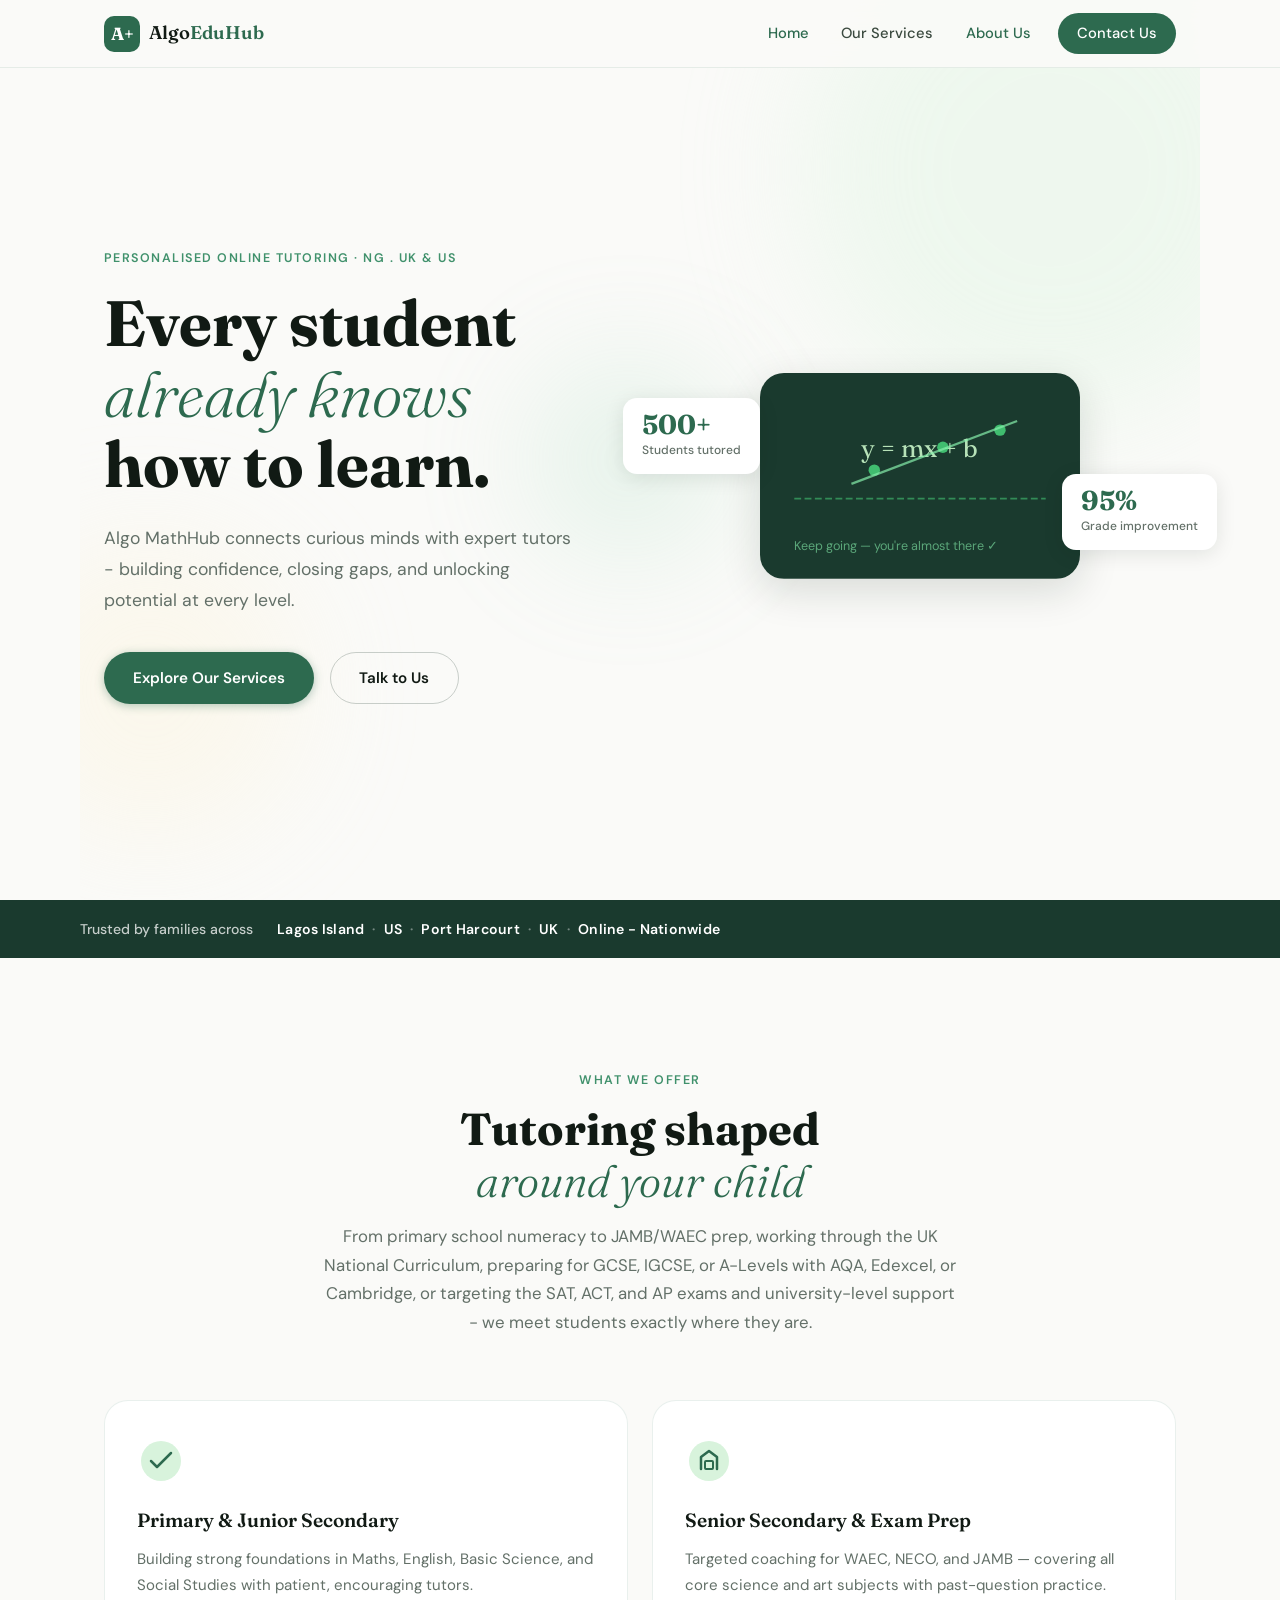
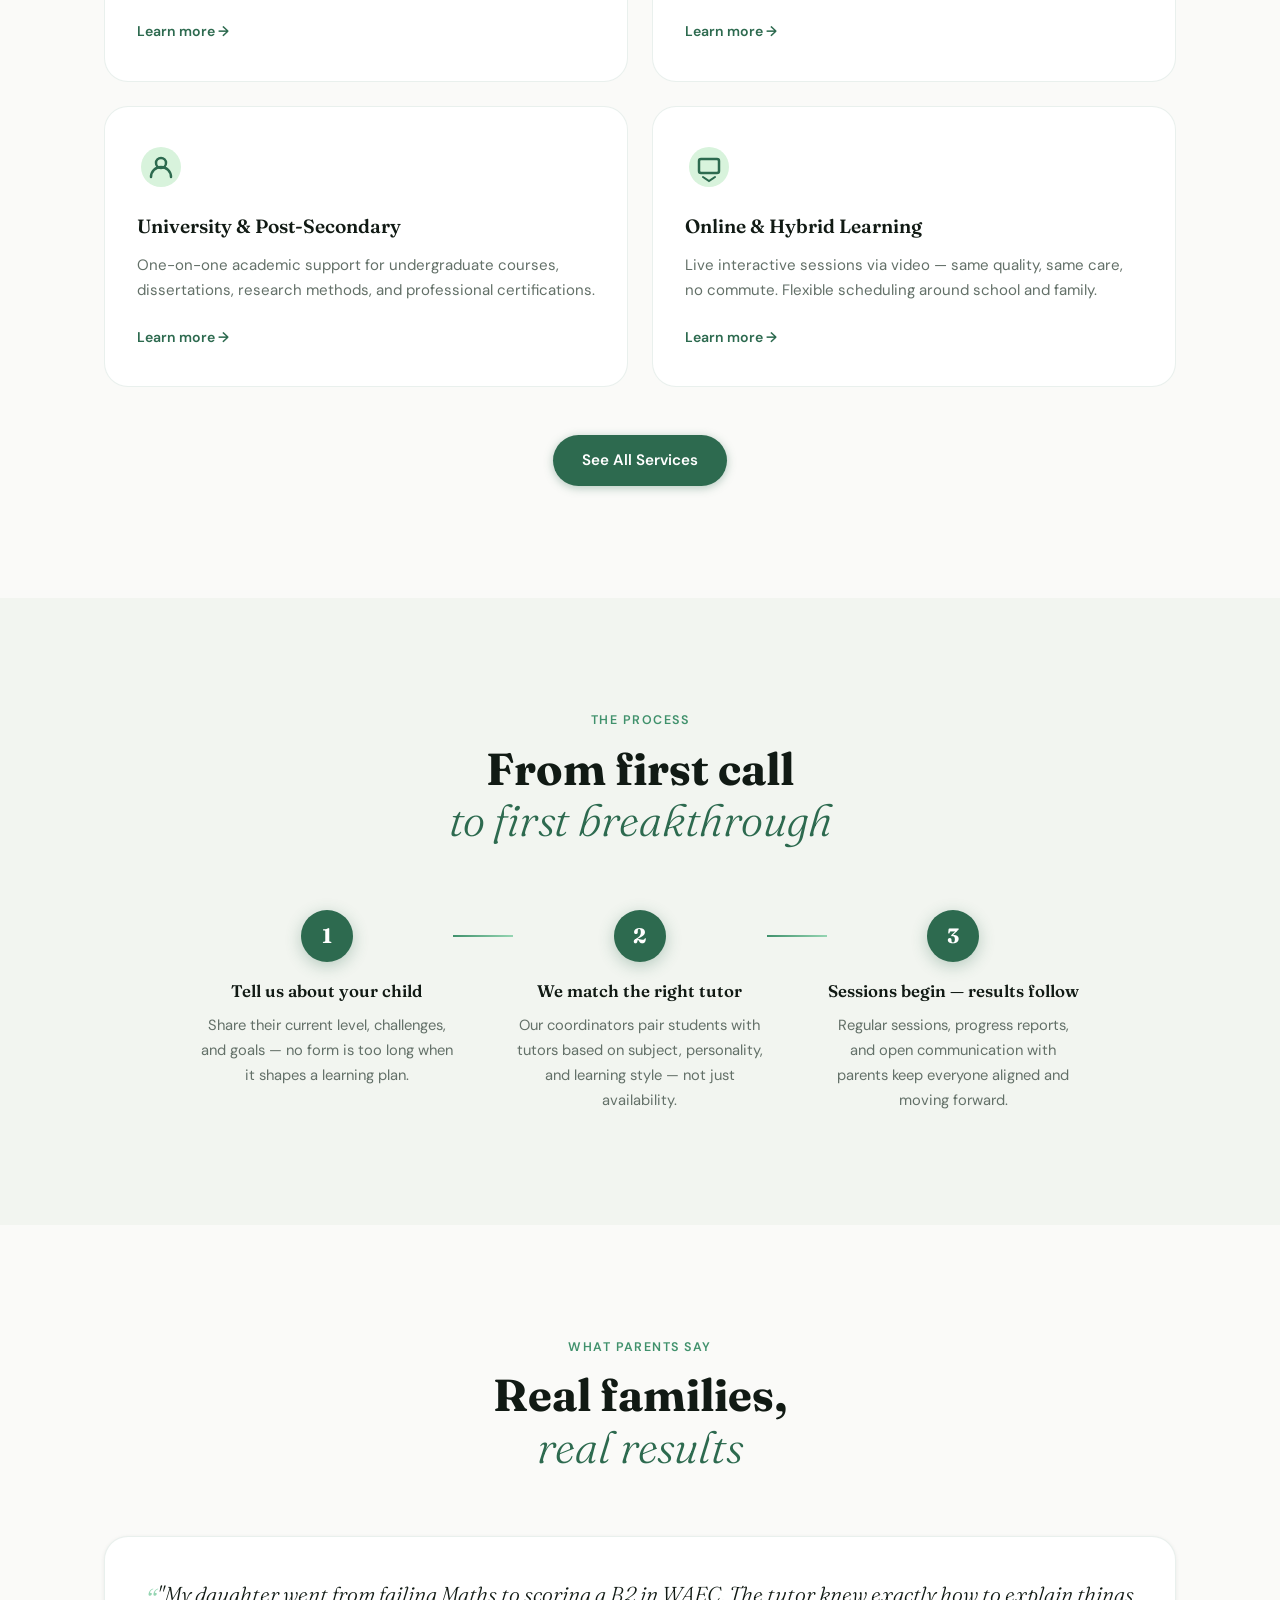
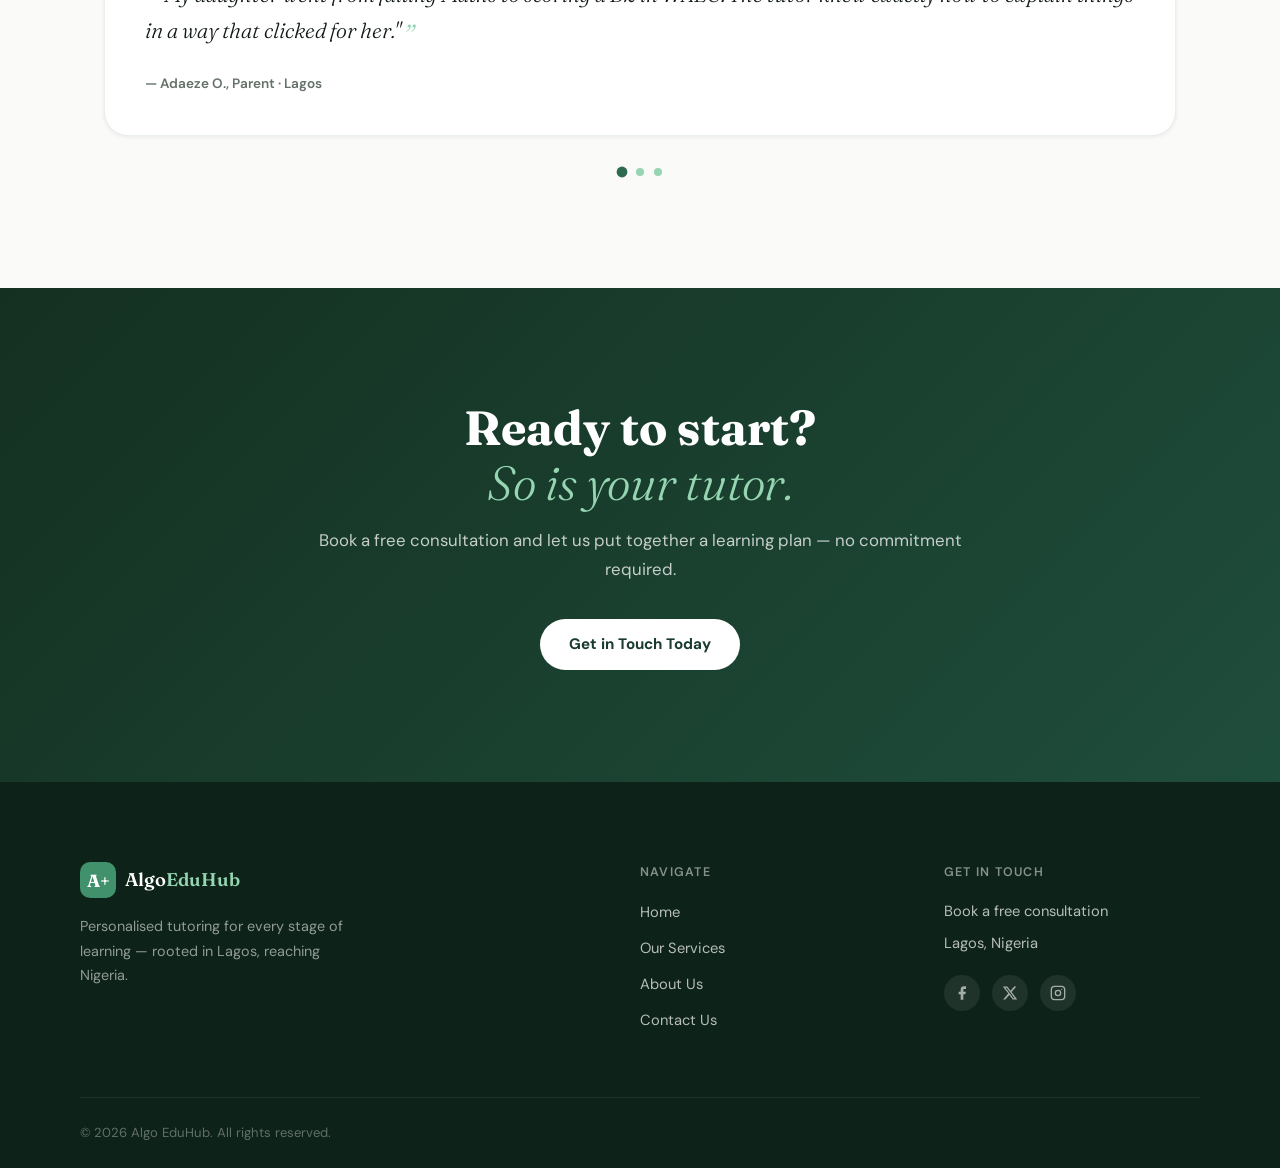
==== index.html @ 858bd10b "Site Commit" ====
<!DOCTYPE html>
<html lang="en">
<head>
  <meta charset="UTF-8" />
  <meta name="viewport" content="width=device-width, initial-scale=1.0" />
  <title>Algo EduHub – Learn Without Limits</title>
  <link rel="preconnect" href="https://fonts.googleapis.com" />
  <link rel="preconnect" href="https://fonts.gstatic.com" crossorigin />
  <link href="https://fonts.googleapis.com/css2?family=Fraunces:ital,opsz,wght@0,9..144,300;0,9..144,600;0,9..144,700;1,9..144,400&family=DM+Sans:wght@400;500;600&display=swap" rel="stylesheet" />
  <link rel="stylesheet" href="styles.css" />
</head>
<body>

  <!-- NAV -->
  <header class="nav" id="nav">
    <div class="nav__inner">
      <a href="#" class="nav__logo">
        <span class="logo-mark">A+</span>
        <span class="logo-text">Algo<em>EduHub</em></span>
      </a>

      <button class="nav__burger" id="burger" aria-label="Open menu" aria-expanded="false">
        <span></span><span></span><span></span>
      </button>

      <nav class="nav__links" id="navLinks" role="navigation" aria-label="Main navigation">
        <a href="#" class="nav__link active">Home</a>
        <a href="services.html" class="nav__link">Our Services</a>
        <a href="#" class="nav__link">About Us</a>
        <a href="#" class="nav__link nav__link--cta">Contact Us</a>
      </nav>
    </div>
  </header>

  <main>

    <!-- HERO -->
    <section class="hero" id="home">
      <div class="hero__bg-shapes" aria-hidden="true">
        <div class="shape shape--a"></div>
        <div class="shape shape--b"></div>
        <div class="shape shape--c"></div>
      </div>

      <div class="hero__content">
        <p class="hero__eyebrow">Personalised Online Tutoring · Ng . UK &amp; US</p>
        <h1 class="hero__headline">
          Every student<br />
          <em>already knows</em><br />
          how to learn.
        </h1>
        <p class="hero__sub">
          Algo MathHub connects curious minds with expert tutors - building
          confidence, closing gaps, and unlocking potential at every level.
        </p>
        <div class="hero__actions">
          <a href="services.html" class="btn btn--primary">Explore Our Services</a>
          <a href="https://www.algoeduhub.com/contact" class="btn btn--ghost">Talk to Us</a>
        </div>
      </div>

      <div class="hero__visual" aria-hidden="true">
        <div class="stat-card stat-card--a">
          <span class="stat-card__num">500+</span>
          <span class="stat-card__label">Students tutored</span>
        </div>
        <div class="stat-card stat-card--b">
          <span class="stat-card__num">95%</span>
          <span class="stat-card__label">Grade improvement</span>
        </div>
        <div class="chalkboard">
          <svg viewBox="0 0 280 180" fill="none" xmlns="http://www.w3.org/2000/svg">
            <rect width="280" height="180" rx="8" fill="#1a3a2e"/>
            <text x="50%" y="38%" dominant-baseline="middle" text-anchor="middle" font-family="Fraunces, serif" font-size="22" fill="#c8f5c8" opacity="0.9">y = mx + b</text>
            <line x1="30" y1="110" x2="250" y2="110" stroke="#4ade80" stroke-width="1.5" stroke-dasharray="6 3" opacity="0.5"/>
            <circle cx="100" cy="85" r="5" fill="#4ade80" opacity="0.8"/>
            <circle cx="160" cy="65" r="5" fill="#4ade80" opacity="0.8"/>
            <circle cx="210" cy="50" r="5" fill="#4ade80" opacity="0.8"/>
            <line x1="80" y1="97" x2="225" y2="42" stroke="#86efac" stroke-width="2" opacity="0.7"/>
            <text x="30" y="155" font-family="DM Sans, sans-serif" font-size="11" fill="#86efac" opacity="0.6">Keep going — you're almost there ✓</text>
          </svg>
        </div>
      </div>
    </section>

    <!-- TRUST BAR -->
    <section class="trust-bar">
      <div class="trust-bar__inner">
        <span>Trusted by families across</span>
        <ul class="trust-bar__list" aria-label="Locations served">
          <li>Lagos Island</li>
          <li>US</li>
          <li>Port Harcourt</li>
          <li>UK</li>
          <li>Online - Nationwide</li>
        </ul>
      </div>
    </section>

    <!-- SERVICES PREVIEW -->
    <section class="services" id="services">
      <div class="section-header">
        <p class="eyebrow">What We Offer</p>
        <h2>Tutoring shaped<br /><em>around your child</em></h2>
        <p class="section-sub">From primary school numeracy to JAMB/WAEC prep, working through the UK National Curriculum, preparing for GCSE, IGCSE, or A-Levels with AQA, Edexcel, or Cambridge, or targeting the SAT, ACT, and AP exams and university-level support - we meet students exactly where they are.</p>
      </div>

      <div class="services__grid">
        <article class="service-card" data-index="0">
          <div class="service-card__icon">
            <svg viewBox="0 0 48 48" fill="none" xmlns="http://www.w3.org/2000/svg">
              <circle cx="24" cy="24" r="20" fill="var(--accent-pale)"/>
              <path d="M14 24l6 6 14-14" stroke="var(--accent)" stroke-width="2.5" stroke-linecap="round" stroke-linejoin="round"/>
            </svg>
          </div>
          <h3>Primary &amp; Junior Secondary</h3>
          <p>Building strong foundations in Maths, English, Basic Science, and Social Studies with patient, encouraging tutors.</p>
          <a href="services.html" class="card-link">Learn more →</a>
        </article>

        <article class="service-card" data-index="1">
          <div class="service-card__icon">
            <svg viewBox="0 0 48 48" fill="none" xmlns="http://www.w3.org/2000/svg">
              <circle cx="24" cy="24" r="20" fill="var(--accent-pale)"/>
              <path d="M16 32V20l8-6 8 6v12" stroke="var(--accent)" stroke-width="2.5" stroke-linecap="round" stroke-linejoin="round"/>
              <rect x="20" y="24" width="8" height="8" rx="1" stroke="var(--accent)" stroke-width="2"/>
            </svg>
          </div>
          <h3>Senior Secondary &amp; Exam Prep</h3>
          <p>Targeted coaching for WAEC, NECO, and JAMB — covering all core science and art subjects with past-question practice.</p>
          <a href="services.html" class="card-link">Learn more →</a>
        </article>

        <article class="service-card" data-index="2">
          <div class="service-card__icon">
            <svg viewBox="0 0 48 48" fill="none" xmlns="http://www.w3.org/2000/svg">
              <circle cx="24" cy="24" r="20" fill="var(--accent-pale)"/>
              <circle cx="24" cy="20" r="5" stroke="var(--accent)" stroke-width="2.5"/>
              <path d="M14 34c0-5.523 4.477-10 10-10s10 4.477 10 10" stroke="var(--accent)" stroke-width="2.5" stroke-linecap="round"/>
            </svg>
          </div>
          <h3>University &amp; Post-Secondary</h3>
          <p>One-on-one academic support for undergraduate courses, dissertations, research methods, and professional certifications.</p>
          <a href="services.html" class="card-link">Learn more →</a>
        </article>

        <article class="service-card" data-index="3">
          <div class="service-card__icon">
            <svg viewBox="0 0 48 48" fill="none" xmlns="http://www.w3.org/2000/svg">
              <circle cx="24" cy="24" r="20" fill="var(--accent-pale)"/>
              <rect x="14" y="16" width="20" height="14" rx="2" stroke="var(--accent)" stroke-width="2.5"/>
              <path d="M18 34l6 4 6-4" stroke="var(--accent)" stroke-width="2" stroke-linecap="round"/>
            </svg>
          </div>
          <h3>Online &amp; Hybrid Learning</h3>
          <p>Live interactive sessions via video — same quality, same care, no commute. Flexible scheduling around school and family.</p>
          <a href="services.html" class="card-link">Learn more →</a>
        </article>
      </div>

      <div class="services__cta">
        <a href="services.html" class="btn btn--primary">See All Services</a>
      </div>
    </section>

    <!-- HOW IT WORKS -->
    <section class="how-it-works">
      <div class="section-header">
        <p class="eyebrow">The Process</p>
        <h2>From first call<br /><em>to first breakthrough</em></h2>
      </div>

      <div class="steps">
        <div class="step">
          <div class="step__num">1</div>
          <div class="step__body">
            <h3>Tell us about your child</h3>
            <p>Share their current level, challenges, and goals — no form is too long when it shapes a learning plan.</p>
          </div>
        </div>
        <div class="step__connector" aria-hidden="true"></div>
        <div class="step">
          <div class="step__num">2</div>
          <div class="step__body">
            <h3>We match the right tutor</h3>
            <p>Our coordinators pair students with tutors based on subject, personality, and learning style — not just availability.</p>
          </div>
        </div>
        <div class="step__connector" aria-hidden="true"></div>
        <div class="step">
          <div class="step__num">3</div>
          <div class="step__body">
            <h3>Sessions begin — results follow</h3>
            <p>Regular sessions, progress reports, and open communication with parents keep everyone aligned and moving forward.</p>
          </div>
        </div>
      </div>
    </section>

    <!-- TESTIMONIALS -->
    <section class="testimonials">
      <div class="section-header">
        <p class="eyebrow">What Parents Say</p>
        <h2>Real families,<br /><em>real results</em></h2>
      </div>

      <div class="testimonials__track" id="testimonialTrack">
        <blockquote class="testimonial">
          <p>"My daughter went from failing Maths to scoring a B2 in WAEC. The tutor knew exactly how to explain things in a way that clicked for her."</p>
          <footer>— Adaeze O., Parent · Lagos</footer>
        </blockquote>
        <blockquote class="testimonial">
          <p>"We were sceptical about online tutoring but Algo proved us wrong completely. My son is now confident in his Chemistry — something we never thought possible."</p>
          <footer>— Emeka N., Parent · Abuja</footer>
        </blockquote>
        <blockquote class="testimonial">
          <p>"Flexible, reliable, and genuinely caring. The progress reports each week kept me informed without feeling overwhelmed. I recommend them to every parent I know."</p>
          <footer>— Funmi A., Parent · Ibadan</footer>
        </blockquote>
      </div>

      <div class="testimonials__dots" id="testimonialDots" role="tablist" aria-label="Testimonial navigation">
        <button class="dot active" data-index="0" role="tab" aria-label="Testimonial 1" aria-selected="true"></button>
        <button class="dot" data-index="1" role="tab" aria-label="Testimonial 2" aria-selected="false"></button>
        <button class="dot" data-index="2" role="tab" aria-label="Testimonial 3" aria-selected="false"></button>
      </div>
    </section>

    <!-- CTA BANNER -->
    <section class="cta-banner">
      <div class="cta-banner__inner">
        <h2>Ready to start?<br /><em>So is your tutor.</em></h2>
        <p>Book a free consultation and let us put together a learning plan — no commitment required.</p>
        <a href="https://www.algoeduhub.com/contact" class="btn btn--light">Get in Touch Today</a>
      </div>
    </section>

  </main>

  <!-- FOOTER -->
  <footer class="footer">
    <div class="footer__inner">
      <div class="footer__brand">
        <a href="https://www.algoeduhub.com/" class="nav__logo">
          <span class="logo-mark">A+</span>
          <span class="logo-text">Algo<em>EduHub</em></span>
        </a>
        <p>Personalised tutoring for every stage of learning — rooted in Lagos, reaching Nigeria.</p>
      </div>

      <nav class="footer__nav" aria-label="Footer navigation">
        <h4>Navigate</h4>
        <ul>
          <li><a href="#">Home</a></li>
          <li><a href="#">Our Services</a></li>
          <li><a href="#">About Us</a></li>
          <li><a href="#">Contact Us</a></li>
        </ul>
      </nav>

      <div class="footer__contact">
        <h4>Get In Touch</h4>
        <p><a href="https://www.algoeduhub.com/contact">Book a free consultation</a></p>
        <p>Lagos, Nigeria</p>
        <div class="footer__socials">
          <a href="https://www.algoeduhub.com/" aria-label="Facebook">
            <svg viewBox="0 0 24 24" fill="currentColor"><path d="M18 2h-3a5 5 0 0 0-5 5v3H7v4h3v8h4v-8h3l1-4h-4V7a1 1 0 0 1 1-1h3z"/></svg>
          </a>
          <a href="https://www.algoeduhub.com/" aria-label="Twitter/X">
            <svg viewBox="0 0 24 24" fill="currentColor"><path d="M18.244 2.25h3.308l-7.227 8.26 8.502 11.24H16.17l-5.214-6.817L4.99 21.75H1.68l7.73-8.835L1.254 2.25H8.08l4.713 6.231zm-1.161 17.52h1.833L7.084 4.126H5.117z"/></svg>
          </a>
          <a href="https://www.algoeduhub.com/" aria-label="Instagram">
            <svg viewBox="0 0 24 24" fill="none" stroke="currentColor" stroke-width="2"><rect x="2" y="2" width="20" height="20" rx="5"/><circle cx="12" cy="12" r="4"/><circle cx="17.5" cy="6.5" r="1" fill="currentColor" stroke="none"/></svg>
          </a>
        </div>
      </div>
    </div>

    <div class="footer__bottom">
      <p>© <span id="year"></span> Algo EduHub. All rights reserved.</p>
    </div>
  </footer>

  <script src="main.js"></script>
</body>
</html>
---- styles.css ----
/* =============================================
   DELPHI EDUHUB — style.css
   Palette: Forest Green + Warm Ivory + Soft Gold
   Type: Fraunces (display) + DM Sans (body)
   ============================================= */

/* ---- TOKENS ---- */
:root {
  --green-900: #0d2218;
  --green-800: #143020;
  --green-700: #1a3a2e;
  --green-600: #1f4d3c;
  --green-500: #2d6a4f;
  --green-400: #40916c;
  --green-200: #95d5b2;

  --accent:      #2d6a4f;
  --accent-mid:  #40916c;
  --accent-pale: #d8f3dc;

  --gold:        #d4a017;
  --gold-pale:   #fdf3d7;

  --ink:         #111a14;
  --ink-mid:     #3b4a3f;
  --ink-soft:    #637068;

  --surface:     #fafaf8;
  --surface-alt: #f2f5f0;
  --white:       #ffffff;

  --font-display: 'Fraunces', Georgia, serif;
  --font-body:    'DM Sans', system-ui, sans-serif;

  --radius-sm:  6px;
  --radius-md:  14px;
  --radius-lg:  24px;

  --shadow-sm:  0 1px 4px rgba(13,34,24,0.07);
  --shadow-md:  0 4px 20px rgba(13,34,24,0.10);
  --shadow-lg:  0 12px 40px rgba(13,34,24,0.14);

  --max-w: 1120px;
  --nav-h: 68px;
}

/* ---- RESET ---- */
*, *::before, *::after { box-sizing: border-box; margin: 0; padding: 0; }
html { scroll-behavior: smooth; -webkit-text-size-adjust: 100%; }
body {
  font-family: var(--font-body);
  background: var(--surface);
  color: var(--ink);
  line-height: 1.65;
  font-size: 16px;
  overflow-x: hidden;
}
img, svg { display: block; max-width: 100%; }
a { color: inherit; text-decoration: none; }
ul, ol { list-style: none; }
button { cursor: pointer; border: none; background: none; font: inherit; }

/* ---- UTILITIES ---- */
.eyebrow {
  font-family: var(--font-body);
  font-size: 0.78rem;
  font-weight: 600;
  letter-spacing: 0.12em;
  text-transform: uppercase;
  color: var(--accent-mid);
  margin-bottom: 0.75rem;
}

.section-header {
  text-align: center;
  max-width: 640px;
  margin: 0 auto 4rem;
}
.section-header h2 {
  font-family: var(--font-display);
  font-size: clamp(2rem, 4vw, 2.8rem);
  font-weight: 700;
  line-height: 1.15;
  color: var(--ink);
}
.section-header h2 em {
  font-style: italic;
  font-weight: 300;
  color: var(--green-500);
}
.section-sub {
  margin-top: 1rem;
  color: var(--ink-soft);
  font-size: 1.05rem;
  line-height: 1.7;
}

/* ---- BUTTONS ---- */
.btn {
  display: inline-flex;
  align-items: center;
  gap: 0.5rem;
  padding: 0.8rem 1.8rem;
  border-radius: 100px;
  font-size: 0.95rem;
  font-weight: 600;
  transition: transform 0.18s, box-shadow 0.18s, background 0.18s;
}
.btn:focus-visible { outline: 3px solid var(--gold); outline-offset: 3px; }
.btn--primary {
  background: var(--green-500);
  color: var(--white);
  box-shadow: 0 2px 10px rgba(45,106,79,0.35);
}
.btn--primary:hover { background: var(--green-600); transform: translateY(-1px); box-shadow: 0 6px 18px rgba(45,106,79,0.35); }
.btn--ghost {
  background: transparent;
  color: var(--ink);
  border: 1.5px solid rgba(20,48,32,0.22);
}
.btn--ghost:hover { border-color: var(--green-500); color: var(--green-500); }
.btn--light {
  background: var(--white);
  color: var(--green-700);
  font-weight: 700;
}
.btn--light:hover { background: var(--gold-pale); transform: translateY(-1px); }

/* ===== NAVIGATION ===== */
.nav {
  position: fixed;
  top: 0; left: 0; right: 0;
  z-index: 100;
  height: var(--nav-h);
  background: rgba(250,250,248,0.92);
  backdrop-filter: blur(12px);
  -webkit-backdrop-filter: blur(12px);
  border-bottom: 1px solid rgba(45,106,79,0.10);
  transition: box-shadow 0.25s;
}
.nav.scrolled { box-shadow: var(--shadow-md); }
.nav__inner {
  max-width: var(--max-w);
  margin: 0 auto;
  padding: 0 1.5rem;
  height: 100%;
  display: flex;
  align-items: center;
  justify-content: space-between;
}
.nav__logo {
  display: flex;
  align-items: center;
  gap: 0.55rem;
  text-decoration: none;
}
.logo-mark {
  width: 36px; height: 36px;
  background: var(--green-500);
  color: var(--white);
  border-radius: 10px;
  display: grid;
  place-items: center;
  font-family: var(--font-display);
  font-size: 1.1rem;
  font-weight: 700;
  flex-shrink: 0;
}
.logo-text {
  font-family: var(--font-display);
  font-size: 1.15rem;
  font-weight: 600;
  color: var(--ink);
  line-height: 1;
}
.logo-text em {
  font-style: normal;
  color: var(--green-500);
}
.nav__links {
  display: flex;
  align-items: center;
  gap: 0.25rem;
}
.nav__link {
  font-size: 0.92rem;
  font-weight: 500;
  color: var(--ink-mid);
  padding: 0.45rem 0.9rem;
  border-radius: 100px;
  transition: color 0.15s, background 0.15s;
}
.nav__link:hover, .nav__link.active { color: var(--green-500); }
.nav__link--cta {
  background: var(--green-500);
  color: var(--white) !important;
  padding: 0.5rem 1.2rem;
  margin-left: 0.5rem;
}
.nav__link--cta:hover { background: var(--green-600); }

/* Burger */
.nav__burger {
  display: none;
  flex-direction: column;
  gap: 5px;
  padding: 6px;
}
.nav__burger span {
  display: block;
  width: 24px; height: 2px;
  background: var(--ink);
  border-radius: 2px;
  transition: transform 0.25s, opacity 0.25s;
}
.nav__burger.open span:nth-child(1) { transform: translateY(7px) rotate(45deg); }
.nav__burger.open span:nth-child(2) { opacity: 0; }
.nav__burger.open span:nth-child(3) { transform: translateY(-7px) rotate(-45deg); }

/* ===== HERO ===== */
.hero {
  min-height: 100svh;
  padding: calc(var(--nav-h) + 4rem) 1.5rem 5rem;
  max-width: var(--max-w);
  margin: 0 auto;
  display: grid;
  grid-template-columns: 1fr 1fr;
  align-items: center;
  gap: 3rem;
  position: relative;
}
.hero__bg-shapes {
  position: absolute;
  inset: 0;
  pointer-events: none;
  overflow: hidden;
  z-index: -1;
}
.shape {
  position: absolute;
  border-radius: 50%;
  filter: blur(60px);
  opacity: 0.35;
}
.shape--a { width: 500px; height: 500px; background: var(--accent-pale); top: -80px; right: -100px; }
.shape--b { width: 300px; height: 300px; background: var(--gold-pale); bottom: 60px; left: -80px; }
.shape--c { width: 200px; height: 200px; background: var(--green-200); top: 40%; left: 40%; opacity: 0.2; }

.hero__eyebrow {
  font-size: 0.78rem;
  font-weight: 600;
  letter-spacing: 0.12em;
  text-transform: uppercase;
  color: var(--accent-mid);
  margin-bottom: 1.25rem;
}
.hero__headline {
  font-family: var(--font-display);
  font-size: clamp(2.6rem, 5.5vw, 4rem);
  font-weight: 700;
  line-height: 1.1;
  color: var(--ink);
  margin-bottom: 1.5rem;
}
.hero__headline em {
  font-style: italic;
  font-weight: 300;
  color: var(--green-500);
}
.hero__sub {
  font-size: 1.1rem;
  color: var(--ink-soft);
  max-width: 480px;
  line-height: 1.75;
  margin-bottom: 2.25rem;
}
.hero__actions { display: flex; gap: 1rem; flex-wrap: wrap; }

/* Hero visual */
.hero__visual {
  position: relative;
  display: flex;
  align-items: center;
  justify-content: center;
}
.chalkboard {
  width: 100%;
  max-width: 320px;
  border-radius: var(--radius-lg);
  box-shadow: var(--shadow-lg);
  overflow: hidden;
}
.chalkboard svg { width: 100%; }

.stat-card {
  position: absolute;
  background: var(--white);
  border-radius: var(--radius-md);
  padding: 0.85rem 1.2rem;
  box-shadow: var(--shadow-md);
  display: flex;
  flex-direction: column;
  gap: 2px;
}
.stat-card__num {
  font-family: var(--font-display);
  font-size: 1.7rem;
  font-weight: 700;
  color: var(--green-500);
  line-height: 1;
}
.stat-card__label {
  font-size: 0.75rem;
  font-weight: 500;
  color: var(--ink-soft);
}
.stat-card--a { top: 12%; left: -8%; }
.stat-card--b { bottom: 14%; right: -8%; }

/* ===== TRUST BAR ===== */
.trust-bar {
  background: var(--green-700);
  color: var(--white);
  padding: 1.1rem 1.5rem;
}
.trust-bar__inner {
  max-width: var(--max-w);
  margin: 0 auto;
  display: flex;
  flex-wrap: wrap;
  align-items: center;
  gap: 0.75rem 1.5rem;
  font-size: 0.88rem;
}
.trust-bar__inner > span {
  opacity: 0.75;
  font-weight: 500;
  white-space: nowrap;
}
.trust-bar__list {
  display: flex;
  flex-wrap: wrap;
  gap: 0.4rem 1.2rem;
}
.trust-bar__list li {
  font-weight: 600;
  letter-spacing: 0.02em;
  position: relative;
}
.trust-bar__list li:not(:last-child)::after {
  content: '·';
  position: absolute;
  right: -0.7rem;
  opacity: 0.4;
}

/* ===== SERVICES ===== */
.services {
  padding: 7rem 1.5rem;
  max-width: var(--max-w);
  margin: 0 auto;
}
.services__grid {
  display: grid;
  grid-template-columns: repeat(2, 1fr);
  gap: 1.5rem;
  margin-bottom: 3rem;
}
.service-card {
  background: var(--white);
  border: 1px solid rgba(45,106,79,0.10);
  border-radius: var(--radius-lg);
  padding: 2.25rem 2rem;
  transition: transform 0.22s, box-shadow 0.22s, border-color 0.22s;
  position: relative;
  overflow: hidden;
}
.service-card::before {
  content: '';
  position: absolute;
  top: 0; left: 0; right: 0;
  height: 3px;
  background: linear-gradient(90deg, var(--green-500), var(--green-200));
  opacity: 0;
  transition: opacity 0.22s;
}
.service-card:hover { transform: translateY(-4px); box-shadow: var(--shadow-lg); border-color: transparent; }
.service-card:hover::before { opacity: 1; }
.service-card__icon { width: 48px; height: 48px; margin-bottom: 1.25rem; }
.service-card h3 {
  font-family: var(--font-display);
  font-size: 1.2rem;
  font-weight: 600;
  margin-bottom: 0.65rem;
  color: var(--ink);
}
.service-card p {
  font-size: 0.94rem;
  color: var(--ink-soft);
  line-height: 1.7;
  margin-bottom: 1.25rem;
}
.card-link {
  font-size: 0.88rem;
  font-weight: 600;
  color: var(--green-500);
  transition: gap 0.15s;
}
.card-link:hover { text-decoration: underline; }
.services__cta { text-align: center; }

/* ===== HOW IT WORKS ===== */
.how-it-works {
  background: var(--surface-alt);
  padding: 7rem 1.5rem;
}
.how-it-works .section-header {
  max-width: var(--max-w);
  margin-left: auto;
  margin-right: auto;
}
.steps {
  max-width: 880px;
  margin: 0 auto;
  display: flex;
  align-items: flex-start;
  gap: 0;
}
.step {
  flex: 1;
  display: flex;
  flex-direction: column;
  align-items: center;
  text-align: center;
  gap: 1rem;
}
.step__num {
  width: 52px; height: 52px;
  border-radius: 50%;
  background: var(--green-500);
  color: var(--white);
  font-family: var(--font-display);
  font-size: 1.3rem;
  font-weight: 700;
  display: grid;
  place-items: center;
  flex-shrink: 0;
  box-shadow: 0 4px 16px rgba(45,106,79,0.30);
}
.step__body h3 {
  font-family: var(--font-display);
  font-size: 1.05rem;
  font-weight: 600;
  color: var(--ink);
  margin-bottom: 0.45rem;
}
.step__body p {
  font-size: 0.92rem;
  color: var(--ink-soft);
  line-height: 1.7;
}
.step__connector {
  flex: 0 0 60px;
  height: 2px;
  background: linear-gradient(90deg, var(--green-400), var(--green-200));
  margin-top: 25px;
  align-self: flex-start;
}

/* ===== TESTIMONIALS ===== */
.testimonials {
  padding: 7rem 1.5rem;
  max-width: var(--max-w);
  margin: 0 auto;
  overflow: hidden;
}
.testimonials__track {
  display: flex;
  gap: 1.5rem;
  transition: transform 0.45s cubic-bezier(0.4, 0, 0.2, 1);
}
.testimonial {
  flex: 0 0 100%;
  background: var(--white);
  border: 1px solid rgba(45,106,79,0.10);
  border-radius: var(--radius-lg);
  padding: 2.5rem 2.5rem;
  box-shadow: var(--shadow-sm);
}
.testimonial p {
  font-family: var(--font-display);
  font-size: clamp(1.1rem, 2.2vw, 1.35rem);
  font-weight: 300;
  font-style: italic;
  color: var(--ink);
  line-height: 1.65;
  margin-bottom: 1.5rem;
}
.testimonial p::before { content: '\201C'; font-size: 1.4em; line-height: 0; vertical-align: -0.3em; color: var(--green-200); margin-right: 2px; }
.testimonial p::after  { content: '\201D'; font-size: 1.4em; line-height: 0; vertical-align: -0.3em; color: var(--green-200); margin-left: 2px; }
.testimonial footer {
  font-size: 0.85rem;
  font-weight: 600;
  color: var(--ink-soft);
  font-style: normal;
}
.testimonials__dots {
  display: flex;
  justify-content: center;
  gap: 0.6rem;
  margin-top: 2rem;
}
.dot {
  width: 8px; height: 8px;
  border-radius: 50%;
  background: var(--green-200);
  transition: background 0.2s, transform 0.2s;
}
.dot.active { background: var(--green-500); transform: scale(1.35); }

/* ===== CTA BANNER ===== */
.cta-banner {
  background: linear-gradient(135deg, var(--green-800) 0%, var(--green-600) 100%);
  padding: 7rem 1.5rem;
}
.cta-banner__inner {
  max-width: 680px;
  margin: 0 auto;
  text-align: center;
}
.cta-banner h2 {
  font-family: var(--font-display);
  font-size: clamp(2rem, 4.5vw, 3rem);
  font-weight: 700;
  color: var(--white);
  line-height: 1.15;
  margin-bottom: 1rem;
}
.cta-banner h2 em {
  font-style: italic;
  font-weight: 300;
  color: var(--green-200);
}
.cta-banner p {
  color: rgba(255,255,255,0.75);
  font-size: 1.05rem;
  margin-bottom: 2.25rem;
  line-height: 1.7;
}

/* ===== FOOTER ===== */
.footer {
  background: var(--green-900);
  color: rgba(255,255,255,0.80);
  padding: 5rem 1.5rem 0;
}
.footer__inner {
  max-width: var(--max-w);
  margin: 0 auto;
  display: grid;
  grid-template-columns: 2fr 1fr 1fr;
  gap: 3rem;
  padding-bottom: 4rem;
  border-bottom: 1px solid rgba(255,255,255,0.08);
}
.footer .nav__logo .logo-mark { background: var(--green-400); }
.footer .logo-text { color: var(--white); }
.footer .logo-text em { color: var(--green-200); }
.footer__brand p {
  margin-top: 1rem;
  font-size: 0.9rem;
  color: rgba(255,255,255,0.55);
  line-height: 1.7;
  max-width: 280px;
}
.footer__nav h4,
.footer__contact h4 {
  font-size: 0.78rem;
  font-weight: 600;
  letter-spacing: 0.10em;
  text-transform: uppercase;
  color: rgba(255,255,255,0.50);
  margin-bottom: 1rem;
}
.footer__nav ul { display: flex; flex-direction: column; gap: 0.6rem; }
.footer__nav a {
  font-size: 0.92rem;
  color: rgba(255,255,255,0.70);
  transition: color 0.15s;
}
.footer__nav a:hover { color: var(--white); }
.footer__contact p {
  font-size: 0.92rem;
  color: rgba(255,255,255,0.70);
  margin-bottom: 0.5rem;
}
.footer__contact a { color: rgba(255,255,255,0.70); transition: color 0.15s; }
.footer__contact a:hover { color: var(--white); }
.footer__socials {
  display: flex;
  gap: 0.75rem;
  margin-top: 1.25rem;
}
.footer__socials a {
  width: 36px; height: 36px;
  background: rgba(255,255,255,0.08);
  border-radius: 50%;
  display: grid;
  place-items: center;
  color: rgba(255,255,255,0.60);
  transition: background 0.15s, color 0.15s;
}
.footer__socials a:hover { background: var(--green-500); color: var(--white); }
.footer__socials svg { width: 16px; height: 16px; }
.footer__bottom {
  max-width: var(--max-w);
  margin: 0 auto;
  padding: 1.5rem 0;
  font-size: 0.82rem;
  color: rgba(255,255,255,0.35);
}

/* ===== SCROLL ANIMATIONS ===== */
.reveal {
  opacity: 0;
  transform: translateY(28px);
  transition: opacity 0.6s ease, transform 0.6s ease;
}
.reveal.visible {
  opacity: 1;
  transform: none;
}

/* ===== RESPONSIVE ===== */
@media (max-width: 900px) {
  .hero {
    grid-template-columns: 1fr;
    min-height: auto;
    padding-top: calc(var(--nav-h) + 2.5rem);
    text-align: center;
  }
  .hero__sub { margin-left: auto; margin-right: auto; }
  .hero__actions { justify-content: center; }
  .hero__visual { margin-top: 2rem; }
  .stat-card--a { left: 0; }
  .stat-card--b { right: 0; }

  .services__grid { grid-template-columns: 1fr; }

  .steps { flex-direction: column; align-items: center; }
  .step__connector { width: 2px; height: 40px; background: linear-gradient(180deg, var(--green-400), var(--green-200)); margin-top: 0; }

  .footer__inner { grid-template-columns: 1fr 1fr; }
  .footer__brand { grid-column: 1 / -1; }
}

@media (max-width: 640px) {
  .nav__links {
    display: none;
    flex-direction: column;
    align-items: stretch;
    position: fixed;
    top: var(--nav-h);
    left: 0; right: 0;
    background: var(--surface);
    border-bottom: 1px solid rgba(45,106,79,0.10);
    padding: 1.25rem 1.5rem;
    gap: 0.25rem;
    box-shadow: var(--shadow-md);
  }
  .nav__links.open { display: flex; }
  .nav__link { padding: 0.65rem 1rem; border-radius: var(--radius-sm); }
  .nav__link--cta { text-align: center; margin-left: 0; margin-top: 0.5rem; }
  .nav__burger { display: flex; }

  .hero__headline { font-size: 2.2rem; }

  .testimonial { padding: 1.75rem 1.5rem; }

  .footer__inner { grid-template-columns: 1fr; }
}

@media (prefers-reduced-motion: reduce) {
  .reveal { opacity: 1; transform: none; transition: none; }
  .btn, .service-card, .nav__links, .testimonials__track { transition: none; }
  html { scroll-behavior: auto; }
}
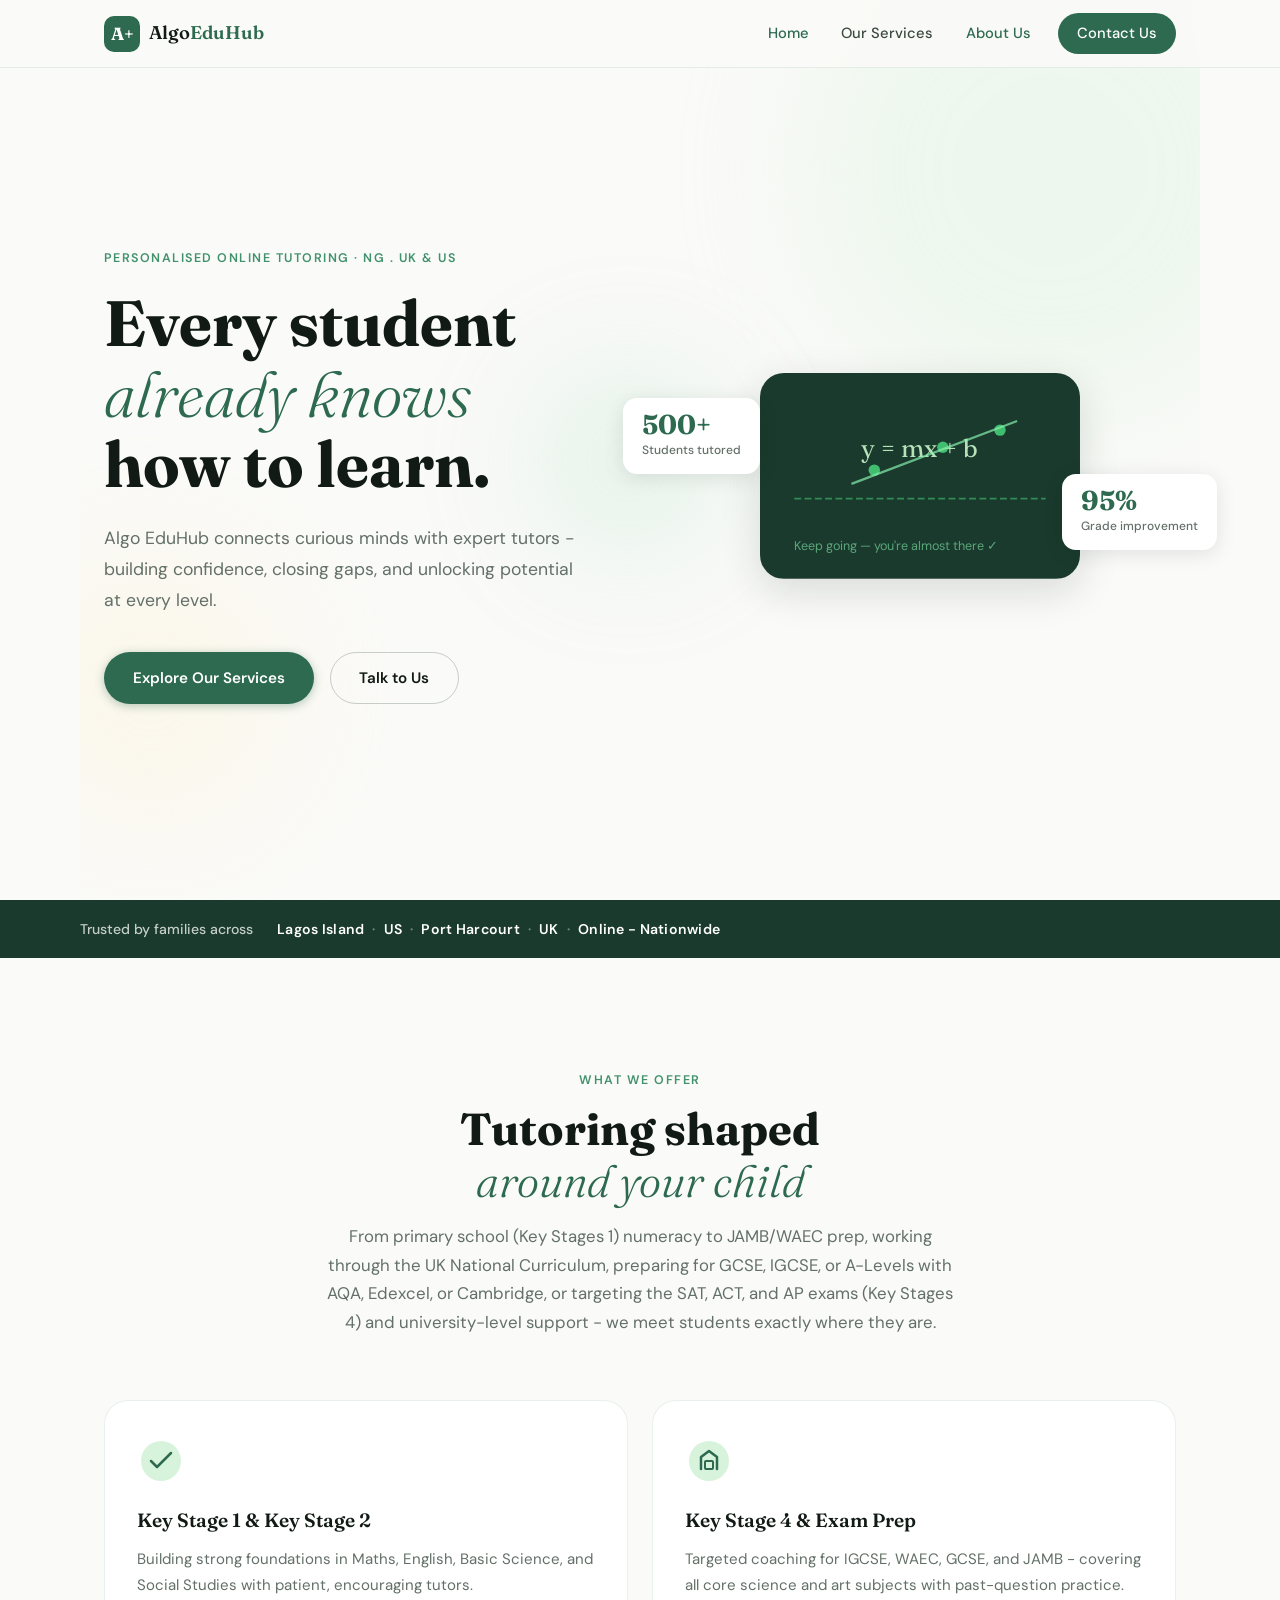
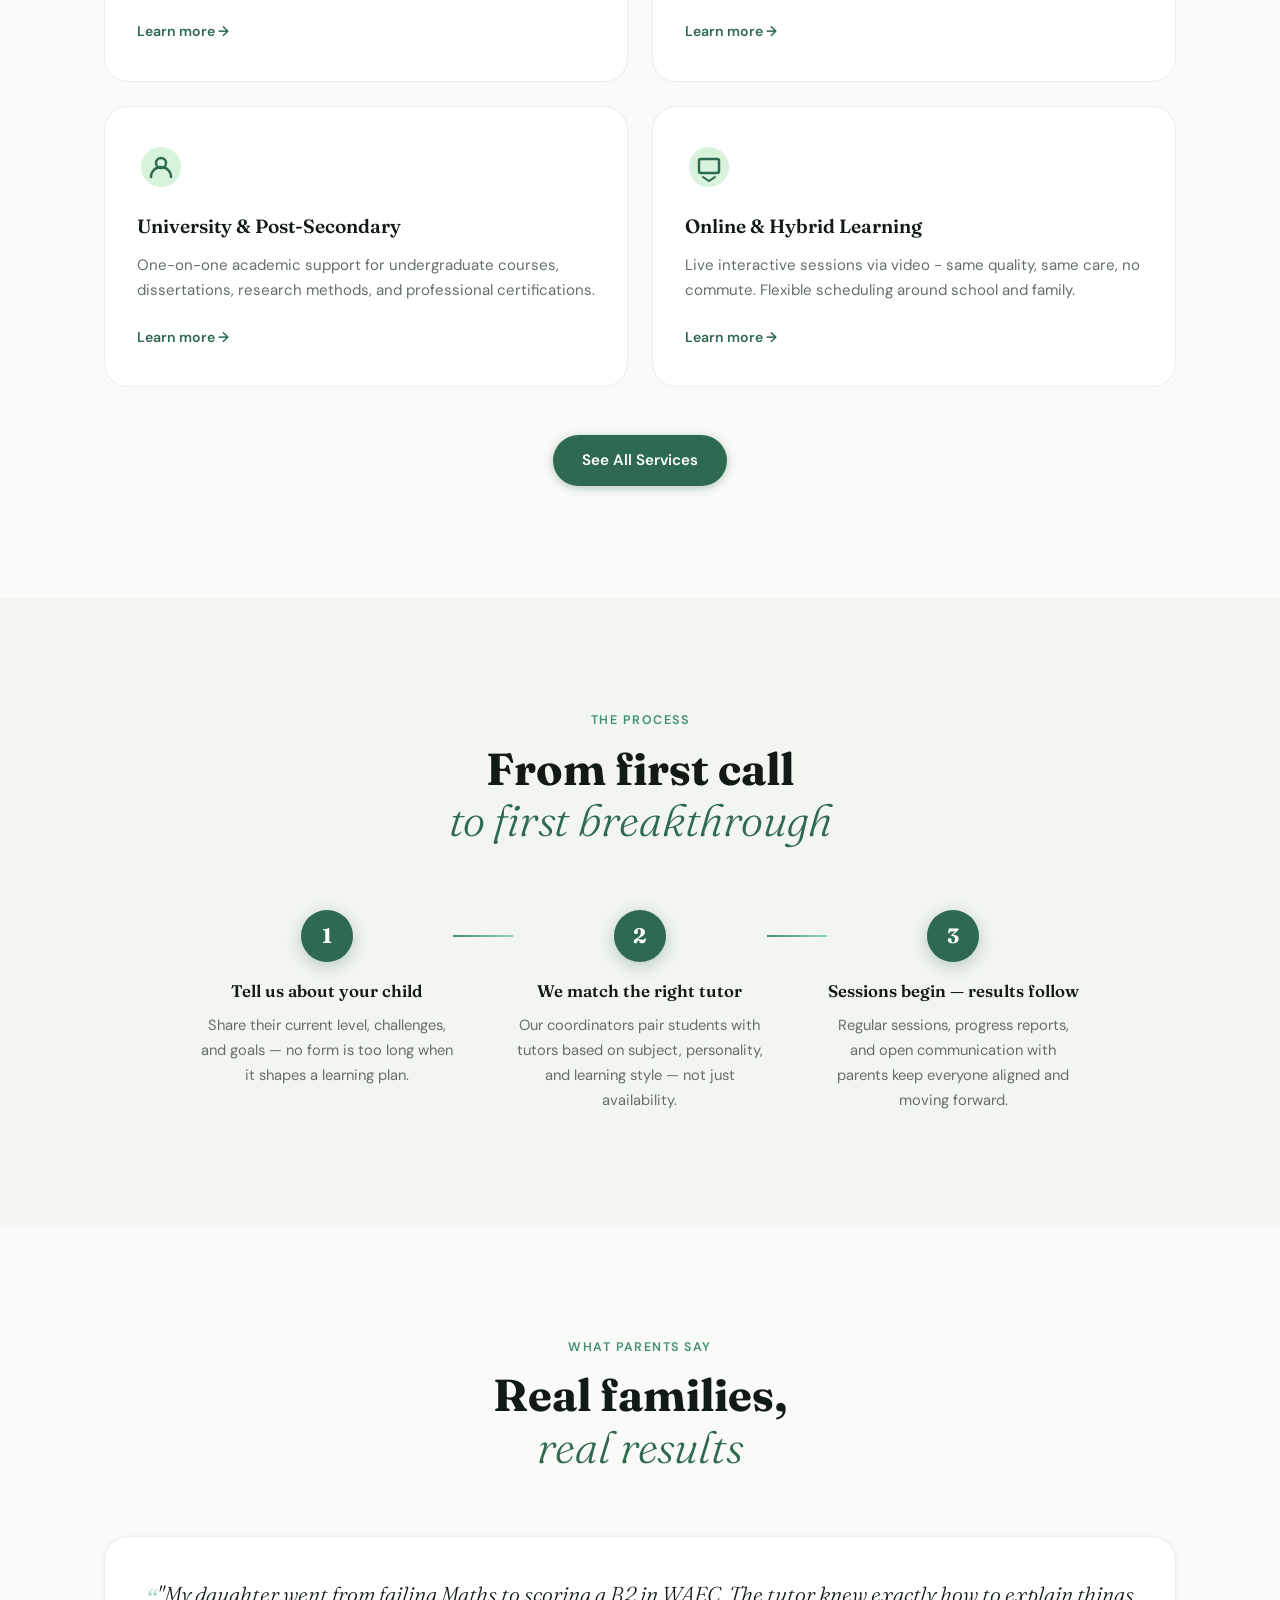
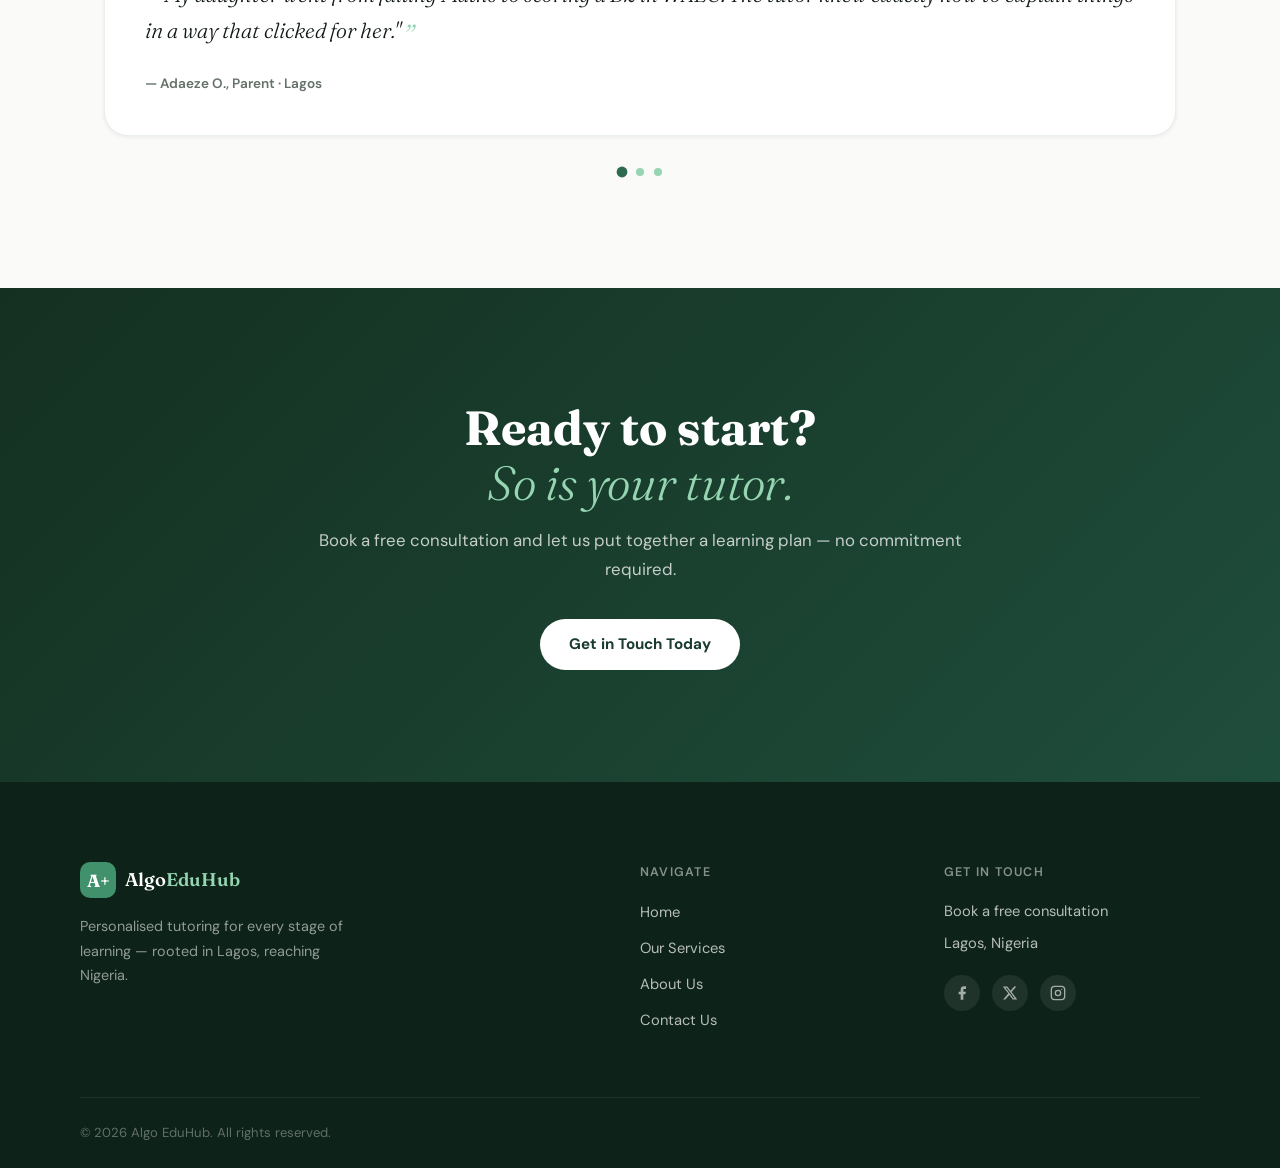
==== commit ece4ef1e: "plus commit" ====
--- a/index.html
+++ b/index.html
@@ -4,6 +4,17 @@
   <meta charset="UTF-8" />
   <meta name="viewport" content="width=device-width, initial-scale=1.0" />
   <title>Algo EduHub – Learn Without Limits</title>
+
+
+
+
+  <!-- <link rel="apple-touch-icon" sizes="180x180" href="/apple-touch-icon.png"> -->
+  <link rel="icon" type="image/png" sizes="32x32" href="/favicon-32x32.png">
+  <link rel="icon" type="image/png" sizes="16x16" href="/favicon-16x16.png">
+  <link rel="manifest" href="/site.webmanifest">
+
+
+
   <link rel="preconnect" href="https://fonts.googleapis.com" />
   <link rel="preconnect" href="https://fonts.gstatic.com" crossorigin />
   <link href="https://fonts.googleapis.com/css2?family=Fraunces:ital,opsz,wght@0,9..144,300;0,9..144,600;0,9..144,700;1,9..144,400&family=DM+Sans:wght@400;500;600&display=swap" rel="stylesheet" />
@@ -24,10 +35,10 @@
       </button>
 
       <nav class="nav__links" id="navLinks" role="navigation" aria-label="Main navigation">
-        <a href="#" class="nav__link active">Home</a>
+        <a href="index.html" class="nav__link active">Home</a>
         <a href="services.html" class="nav__link">Our Services</a>
         <a href="#" class="nav__link">About Us</a>
-        <a href="#" class="nav__link nav__link--cta">Contact Us</a>
+        <a href="https://wa.me/9124222764" class="nav__link nav__link--cta">Contact Us</a>
       </nav>
     </div>
   </header>
@@ -50,12 +61,12 @@
           how to learn.
         </h1>
         <p class="hero__sub">
-          Algo MathHub connects curious minds with expert tutors - building
+          Algo EduHub connects curious minds with expert tutors - building
           confidence, closing gaps, and unlocking potential at every level.
         </p>
         <div class="hero__actions">
           <a href="services.html" class="btn btn--primary">Explore Our Services</a>
-          <a href="https://www.algoeduhub.com/contact" class="btn btn--ghost">Talk to Us</a>
+          <a href="https://wa.me/9124222764" class="btn btn--ghost">Talk to Us</a>
         </div>
       </div>
 
@@ -102,7 +113,7 @@
       <div class="section-header">
         <p class="eyebrow">What We Offer</p>
         <h2>Tutoring shaped<br /><em>around your child</em></h2>
-        <p class="section-sub">From primary school numeracy to JAMB/WAEC prep, working through the UK National Curriculum, preparing for GCSE, IGCSE, or A-Levels with AQA, Edexcel, or Cambridge, or targeting the SAT, ACT, and AP exams and university-level support - we meet students exactly where they are.</p>
+        <p class="section-sub">From primary school (Key Stages 1) numeracy to JAMB/WAEC prep, working through the UK National Curriculum, preparing for GCSE, IGCSE, or A-Levels with AQA, Edexcel, or Cambridge, or targeting the SAT, ACT, and AP exams (Key Stages 4) and university-level support - we meet students exactly where they are.</p>
       </div>
 
       <div class="services__grid">
@@ -113,7 +124,7 @@
               <path d="M14 24l6 6 14-14" stroke="var(--accent)" stroke-width="2.5" stroke-linecap="round" stroke-linejoin="round"/>
             </svg>
           </div>
-          <h3>Primary &amp; Junior Secondary</h3>
+          <h3>Key Stage 1 &amp; Key Stage 2</h3>
           <p>Building strong foundations in Maths, English, Basic Science, and Social Studies with patient, encouraging tutors.</p>
           <a href="services.html" class="card-link">Learn more →</a>
         </article>
@@ -126,8 +137,8 @@
               <rect x="20" y="24" width="8" height="8" rx="1" stroke="var(--accent)" stroke-width="2"/>
             </svg>
           </div>
-          <h3>Senior Secondary &amp; Exam Prep</h3>
-          <p>Targeted coaching for WAEC, NECO, and JAMB — covering all core science and art subjects with past-question practice.</p>
+          <h3>Key Stage 4 &amp; Exam Prep</h3>
+          <p>Targeted coaching for IGCSE, WAEC, GCSE, and JAMB - covering all core science and art subjects with past-question practice.</p>
           <a href="services.html" class="card-link">Learn more →</a>
         </article>
 
@@ -153,7 +164,7 @@
             </svg>
           </div>
           <h3>Online &amp; Hybrid Learning</h3>
-          <p>Live interactive sessions via video — same quality, same care, no commute. Flexible scheduling around school and family.</p>
+          <p>Live interactive sessions via video - same quality, same care, no commute. Flexible scheduling around school and family.</p>
           <a href="services.html" class="card-link">Learn more →</a>
         </article>
       </div>
@@ -231,7 +242,7 @@
       <div class="cta-banner__inner">
         <h2>Ready to start?<br /><em>So is your tutor.</em></h2>
         <p>Book a free consultation and let us put together a learning plan — no commitment required.</p>
-        <a href="https://www.algoeduhub.com/contact" class="btn btn--light">Get in Touch Today</a>
+        <a href="https://wa.me/8110734282" class="btn btn--light">Get in Touch Today</a>
       </div>
     </section>
 
@@ -254,13 +265,13 @@
           <li><a href="#">Home</a></li>
           <li><a href="#">Our Services</a></li>
           <li><a href="#">About Us</a></li>
-          <li><a href="#">Contact Us</a></li>
+          <li><a href="https://wa.me/9124222764">Contact Us</a></li>
         </ul>
       </nav>
 
       <div class="footer__contact">
         <h4>Get In Touch</h4>
-        <p><a href="https://www.algoeduhub.com/contact">Book a free consultation</a></p>
+        <p><a href="https://wa.me/9124222764">Book a free consultation</a></p>
         <p>Lagos, Nigeria</p>
         <div class="footer__socials">
           <a href="https://www.algoeduhub.com/" aria-label="Facebook">
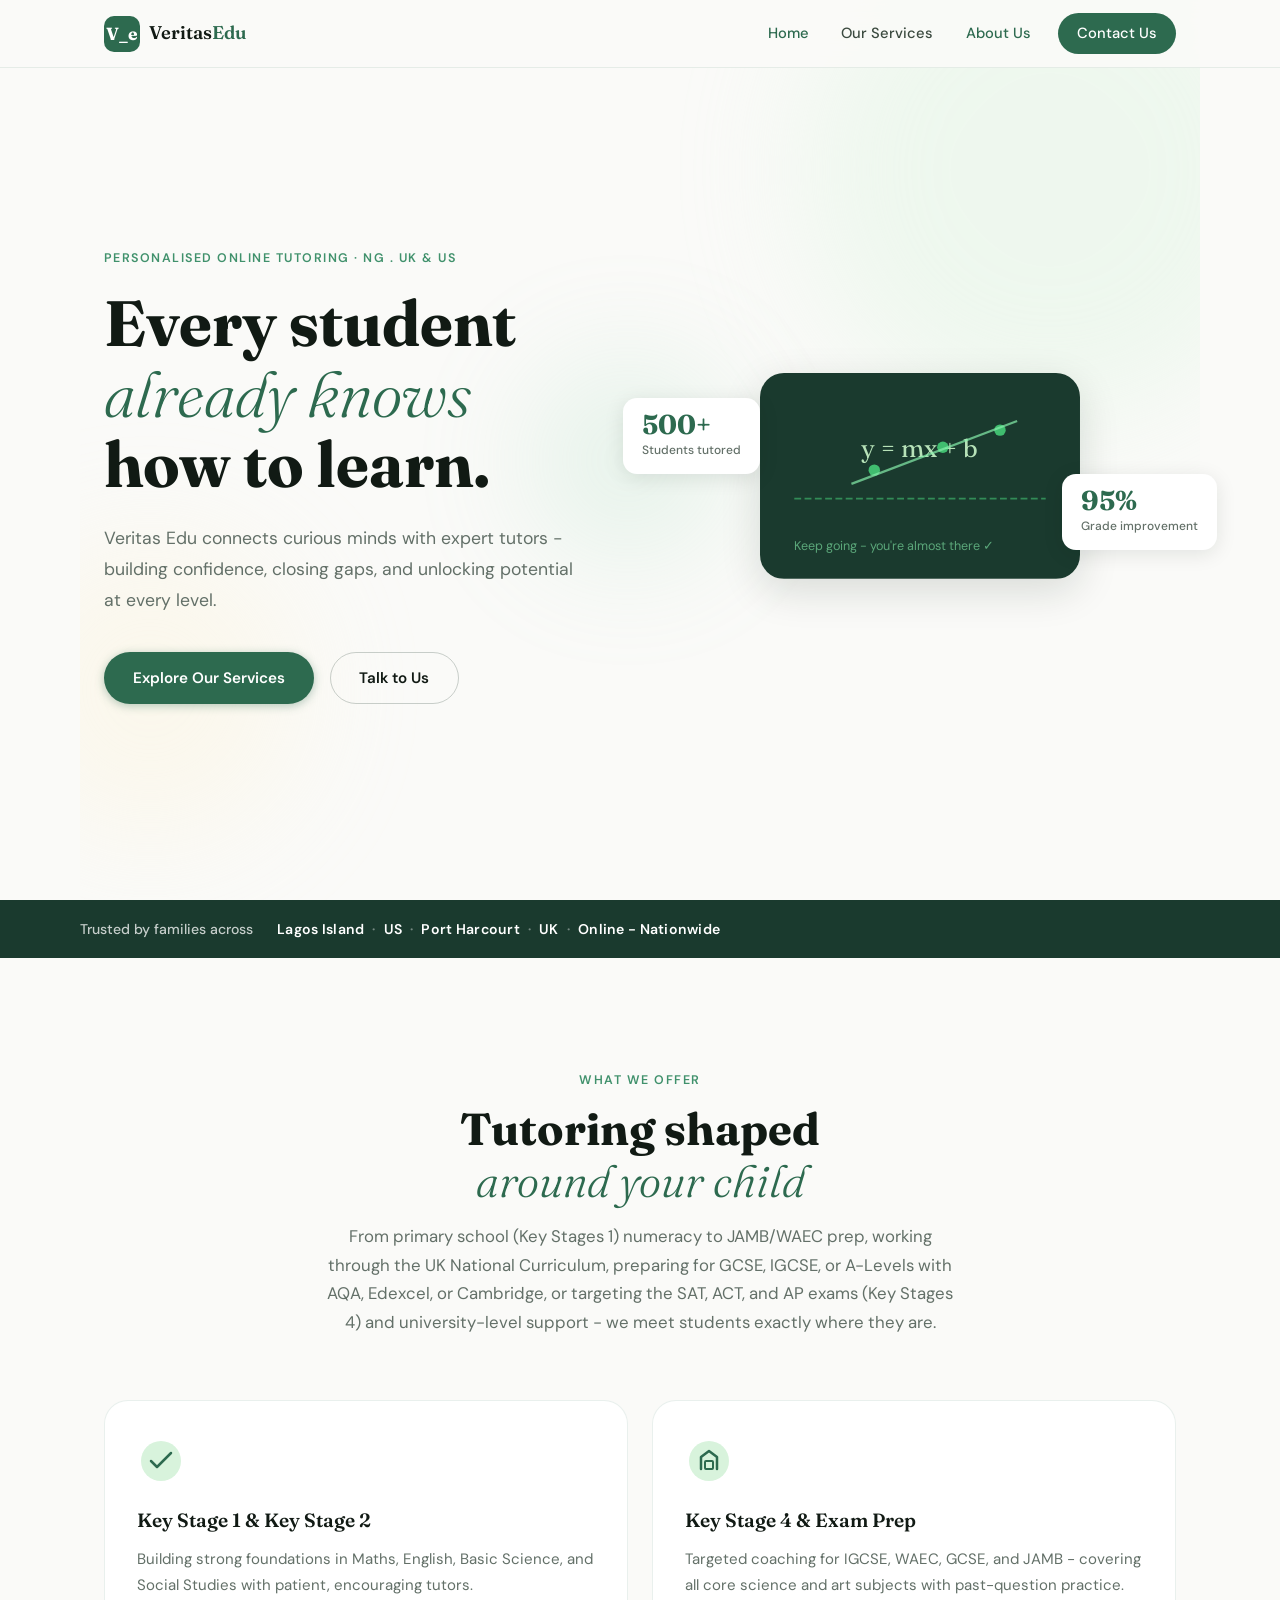
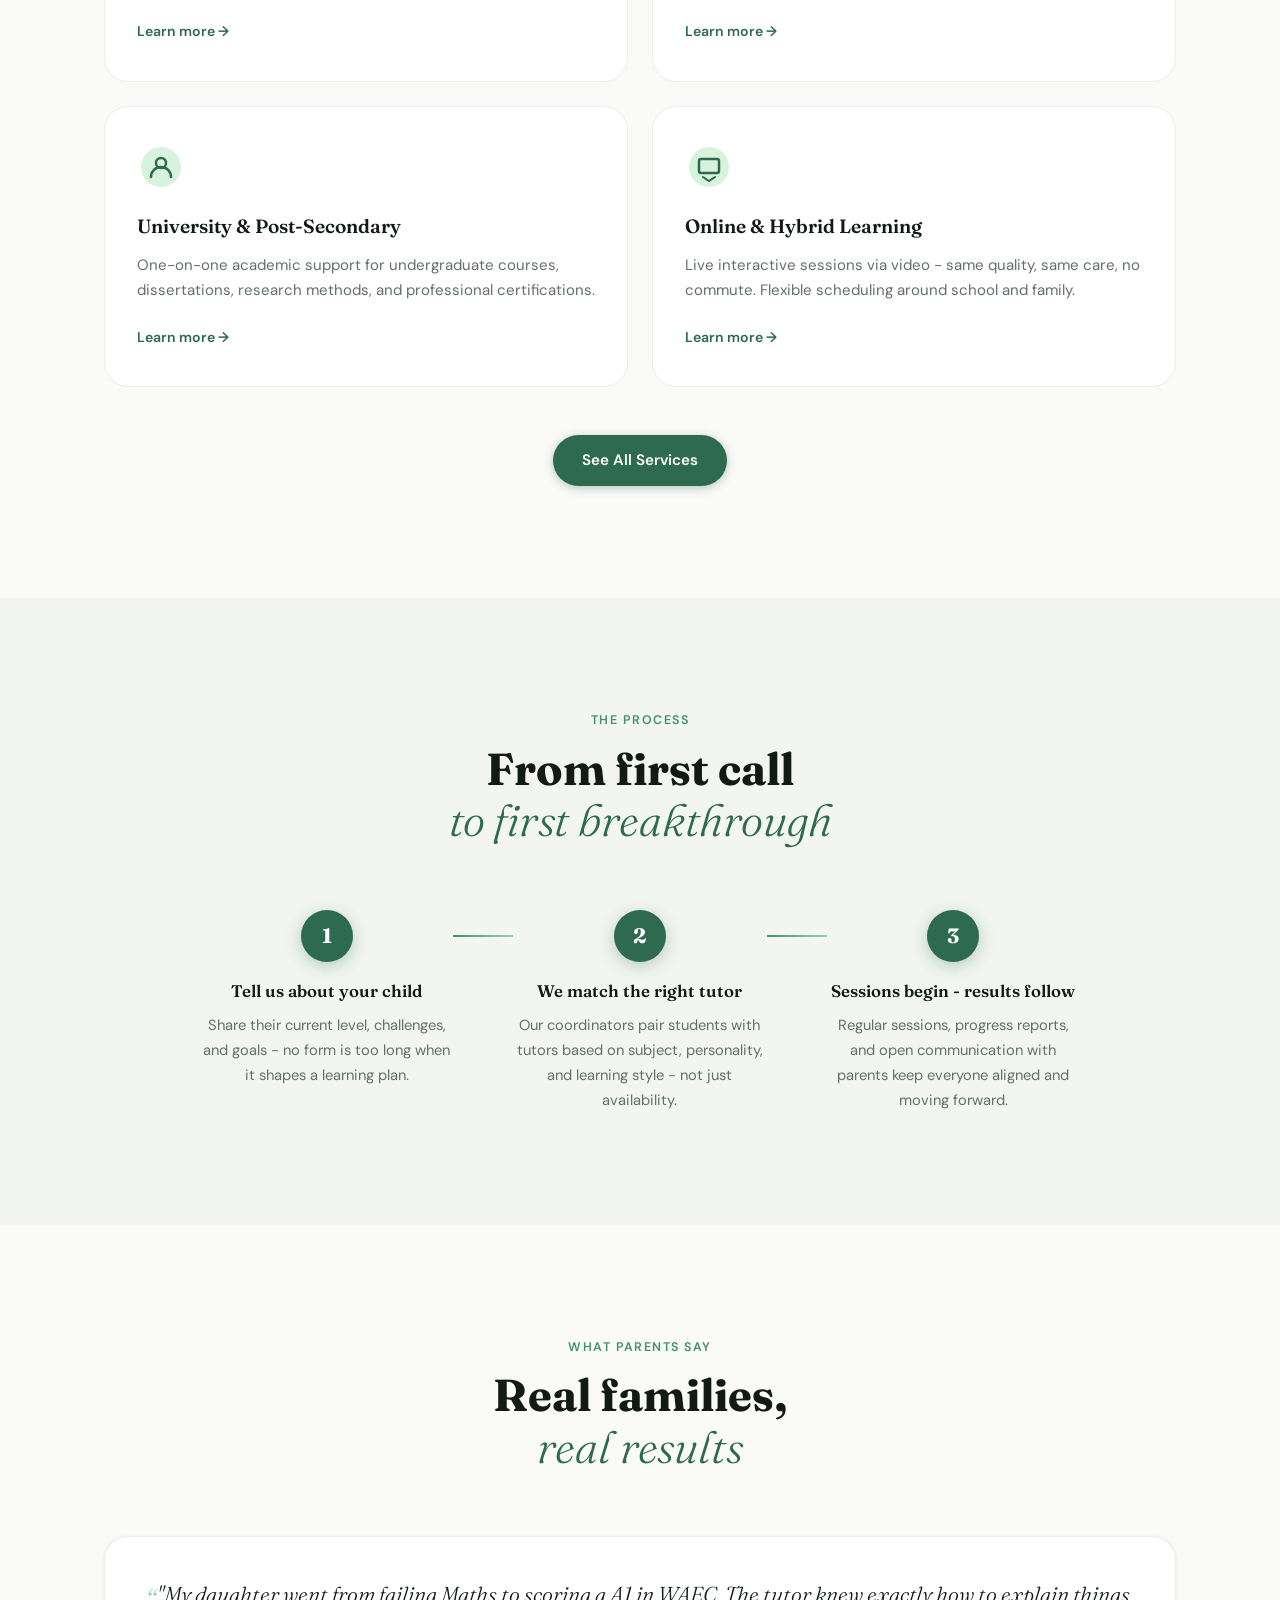
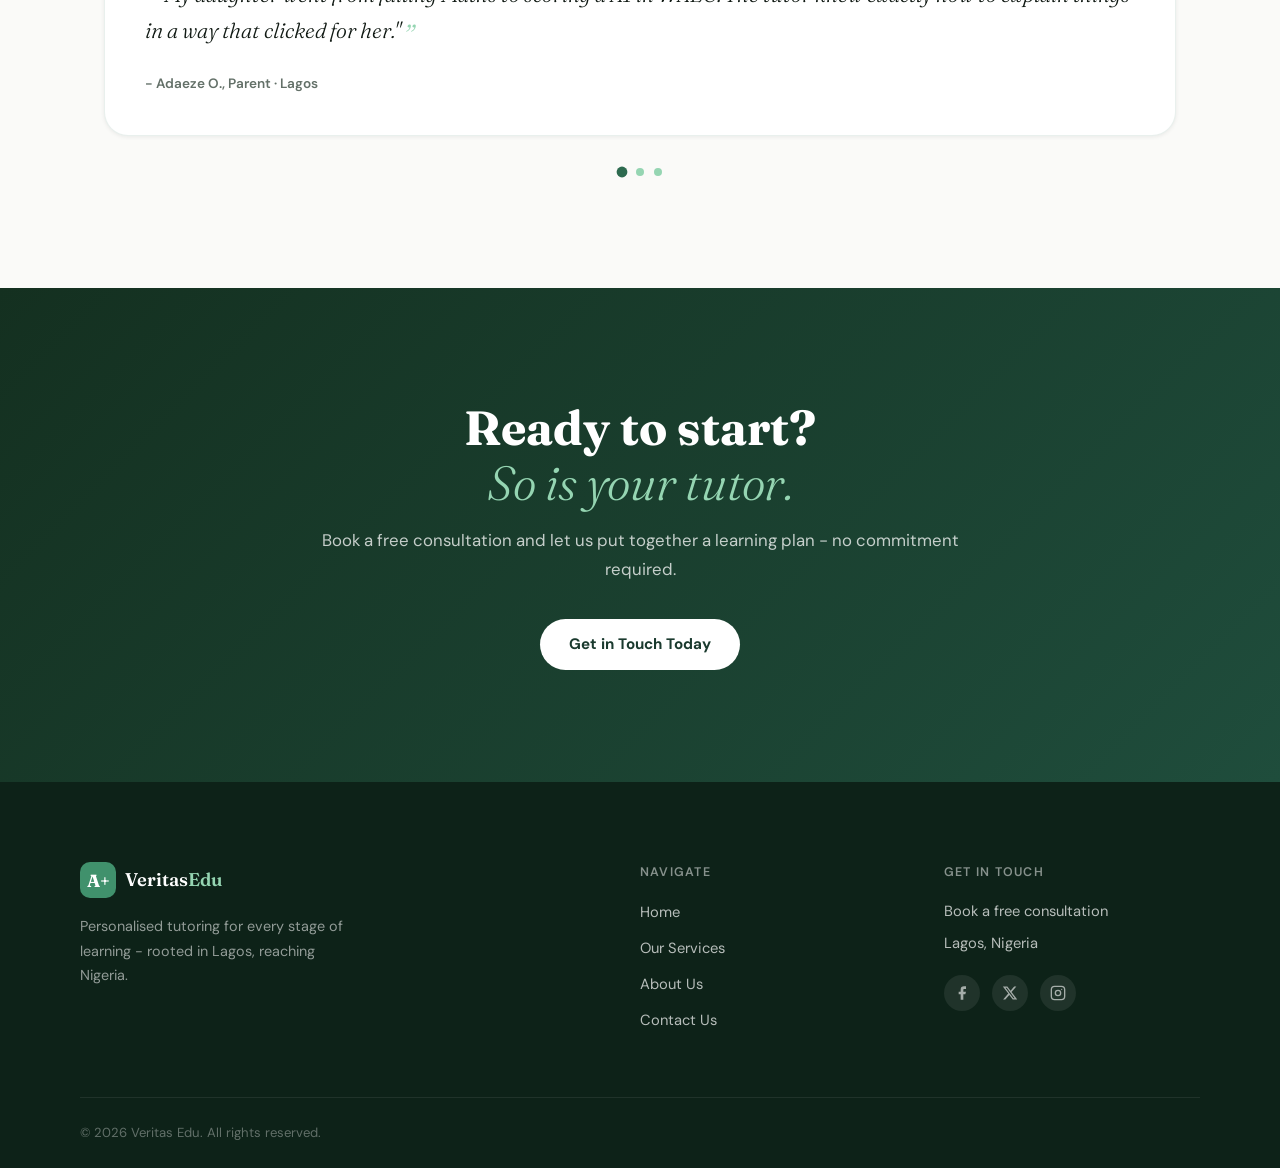
==== commit db7bc9cd: "more" ====
--- a/index.html
+++ b/index.html
@@ -3,7 +3,7 @@
 <head>
   <meta charset="UTF-8" />
   <meta name="viewport" content="width=device-width, initial-scale=1.0" />
-  <title>Algo EduHub – Learn Without Limits</title>
+  <title>Veritas Edu – Learn Without Limits</title>
 
 
 
@@ -26,8 +26,8 @@
   <header class="nav" id="nav">
     <div class="nav__inner">
       <a href="#" class="nav__logo">
-        <span class="logo-mark">A+</span>
-        <span class="logo-text">Algo<em>EduHub</em></span>
+        <span class="logo-mark">V_e</span>
+        <span class="logo-text">Veritas<em>Edu</em></span>
       </a>
 
       <button class="nav__burger" id="burger" aria-label="Open menu" aria-expanded="false">
@@ -61,7 +61,7 @@
           how to learn.
         </h1>
         <p class="hero__sub">
-          Algo EduHub connects curious minds with expert tutors - building
+          Veritas Edu connects curious minds with expert tutors - building
           confidence, closing gaps, and unlocking potential at every level.
         </p>
         <div class="hero__actions">
@@ -88,7 +88,7 @@
             <circle cx="160" cy="65" r="5" fill="#4ade80" opacity="0.8"/>
             <circle cx="210" cy="50" r="5" fill="#4ade80" opacity="0.8"/>
             <line x1="80" y1="97" x2="225" y2="42" stroke="#86efac" stroke-width="2" opacity="0.7"/>
-            <text x="30" y="155" font-family="DM Sans, sans-serif" font-size="11" fill="#86efac" opacity="0.6">Keep going — you're almost there ✓</text>
+            <text x="30" y="155" font-family="DM Sans, sans-serif" font-size="11" fill="#86efac" opacity="0.6">Keep going - you're almost there ✓</text>
           </svg>
         </div>
       </div>
@@ -186,7 +186,7 @@
           <div class="step__num">1</div>
           <div class="step__body">
             <h3>Tell us about your child</h3>
-            <p>Share their current level, challenges, and goals — no form is too long when it shapes a learning plan.</p>
+            <p>Share their current level, challenges, and goals - no form is too long when it shapes a learning plan.</p>
           </div>
         </div>
         <div class="step__connector" aria-hidden="true"></div>
@@ -194,14 +194,14 @@
           <div class="step__num">2</div>
           <div class="step__body">
             <h3>We match the right tutor</h3>
-            <p>Our coordinators pair students with tutors based on subject, personality, and learning style — not just availability.</p>
+            <p>Our coordinators pair students with tutors based on subject, personality, and learning style - not just availability.</p>
           </div>
         </div>
         <div class="step__connector" aria-hidden="true"></div>
         <div class="step">
           <div class="step__num">3</div>
           <div class="step__body">
-            <h3>Sessions begin — results follow</h3>
+            <h3>Sessions begin - results follow</h3>
             <p>Regular sessions, progress reports, and open communication with parents keep everyone aligned and moving forward.</p>
           </div>
         </div>
@@ -217,16 +217,16 @@
 
       <div class="testimonials__track" id="testimonialTrack">
         <blockquote class="testimonial">
-          <p>"My daughter went from failing Maths to scoring a B2 in WAEC. The tutor knew exactly how to explain things in a way that clicked for her."</p>
-          <footer>— Adaeze O., Parent · Lagos</footer>
+          <p>"My daughter went from failing Maths to scoring a A1 in WAEC. The tutor knew exactly how to explain things in a way that clicked for her."</p>
+          <footer>- Adaeze O., Parent · Lagos</footer>
         </blockquote>
         <blockquote class="testimonial">
-          <p>"We were sceptical about online tutoring but Algo proved us wrong completely. My son is now confident in his Chemistry — something we never thought possible."</p>
-          <footer>— Emeka N., Parent · Abuja</footer>
+          <p>"We were sceptical about online tutoring but Veritas proved us wrong completely. My son is now confident in his Chemistry - something we never thought possible."</p>
+          <footer>- Emeka N., Parent · Abuja</footer>
         </blockquote>
         <blockquote class="testimonial">
           <p>"Flexible, reliable, and genuinely caring. The progress reports each week kept me informed without feeling overwhelmed. I recommend them to every parent I know."</p>
-          <footer>— Funmi A., Parent · Ibadan</footer>
+          <footer>- Funmi A., Parent · Ibadan</footer>
         </blockquote>
       </div>
 
@@ -241,7 +241,7 @@
     <section class="cta-banner">
       <div class="cta-banner__inner">
         <h2>Ready to start?<br /><em>So is your tutor.</em></h2>
-        <p>Book a free consultation and let us put together a learning plan — no commitment required.</p>
+        <p>Book a free consultation and let us put together a learning plan - no commitment required.</p>
         <a href="https://wa.me/8110734282" class="btn btn--light">Get in Touch Today</a>
       </div>
     </section>
@@ -254,9 +254,9 @@
       <div class="footer__brand">
         <a href="https://www.algoeduhub.com/" class="nav__logo">
           <span class="logo-mark">A+</span>
-          <span class="logo-text">Algo<em>EduHub</em></span>
+          <span class="logo-text">Veritas<em>Edu</em></span>
         </a>
-        <p>Personalised tutoring for every stage of learning — rooted in Lagos, reaching Nigeria.</p>
+        <p>Personalised tutoring for every stage of learning - rooted in Lagos, reaching Nigeria.</p>
       </div>
 
       <nav class="footer__nav" aria-label="Footer navigation">
@@ -288,7 +288,7 @@
     </div>
 
     <div class="footer__bottom">
-      <p>© <span id="year"></span> Algo EduHub. All rights reserved.</p>
+      <p>© <span id="year"></span> Veritas Edu. All rights reserved.</p>
     </div>
   </footer>
 
